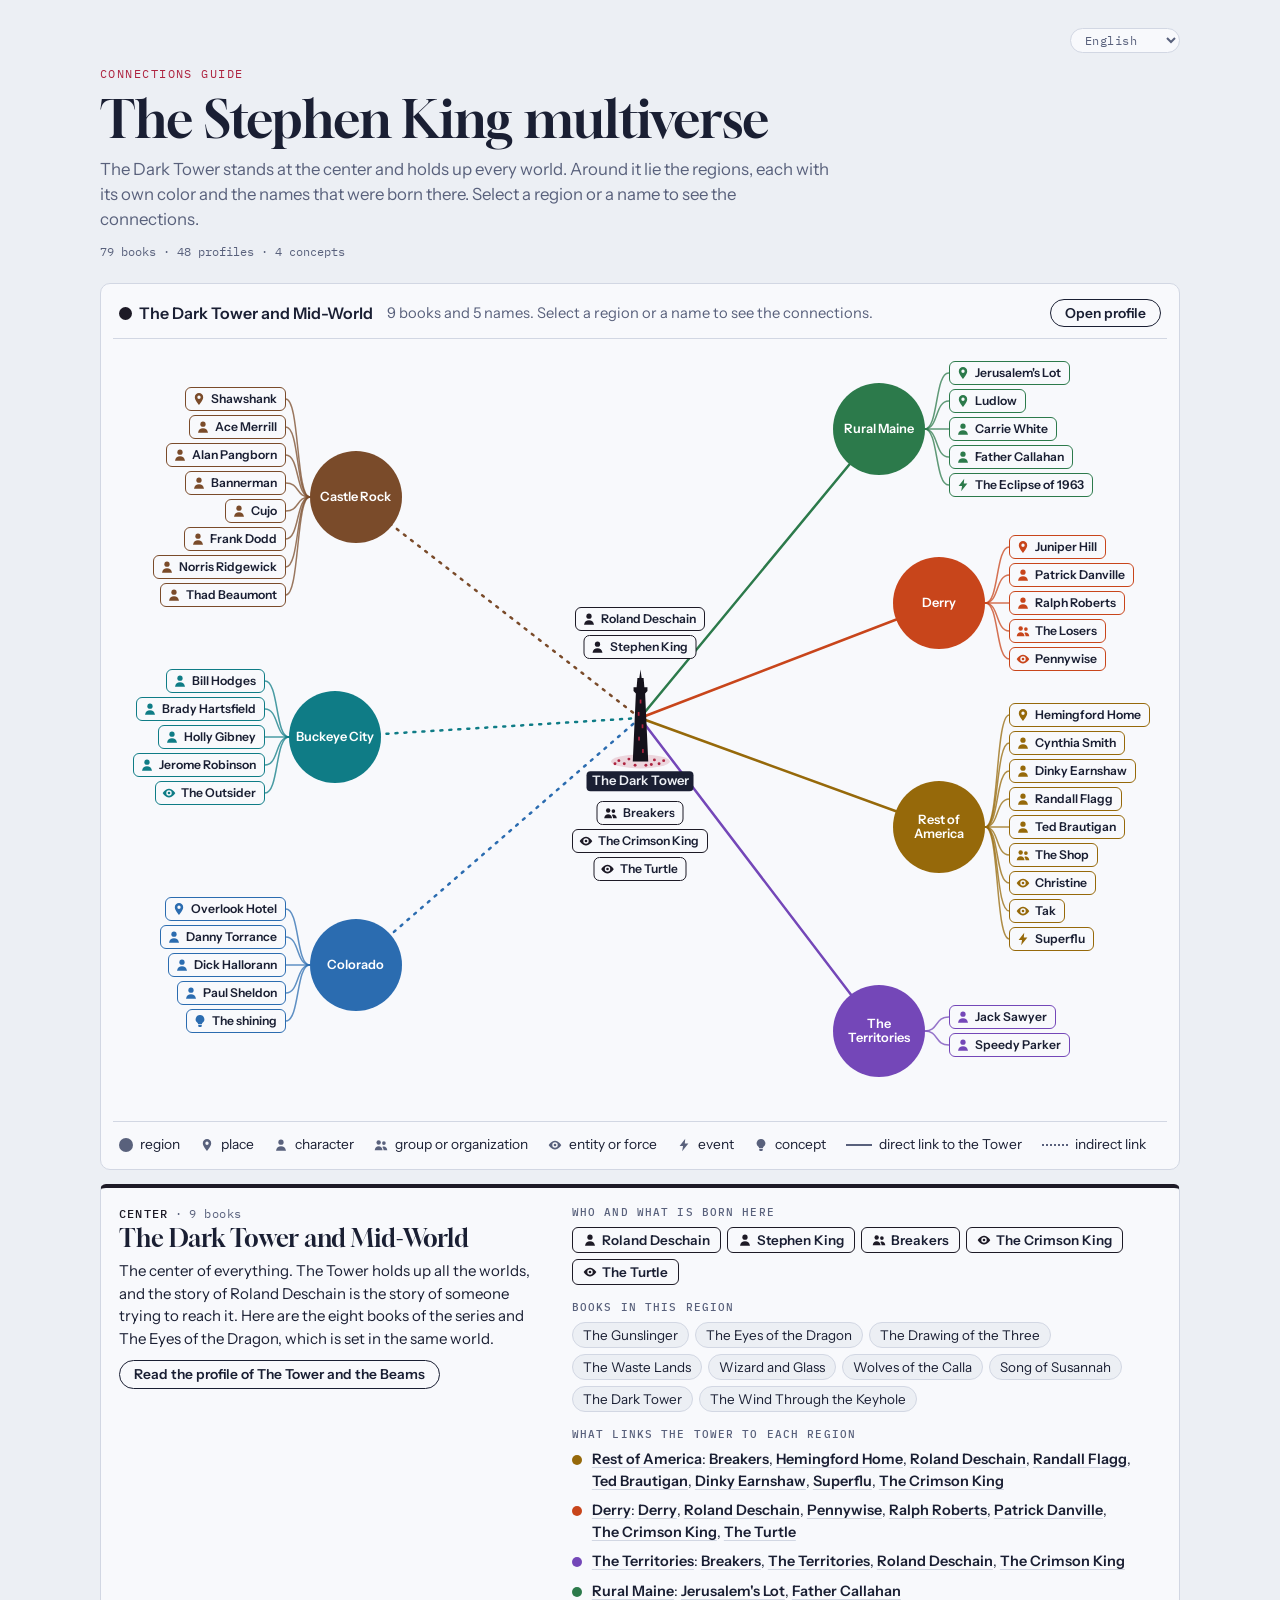
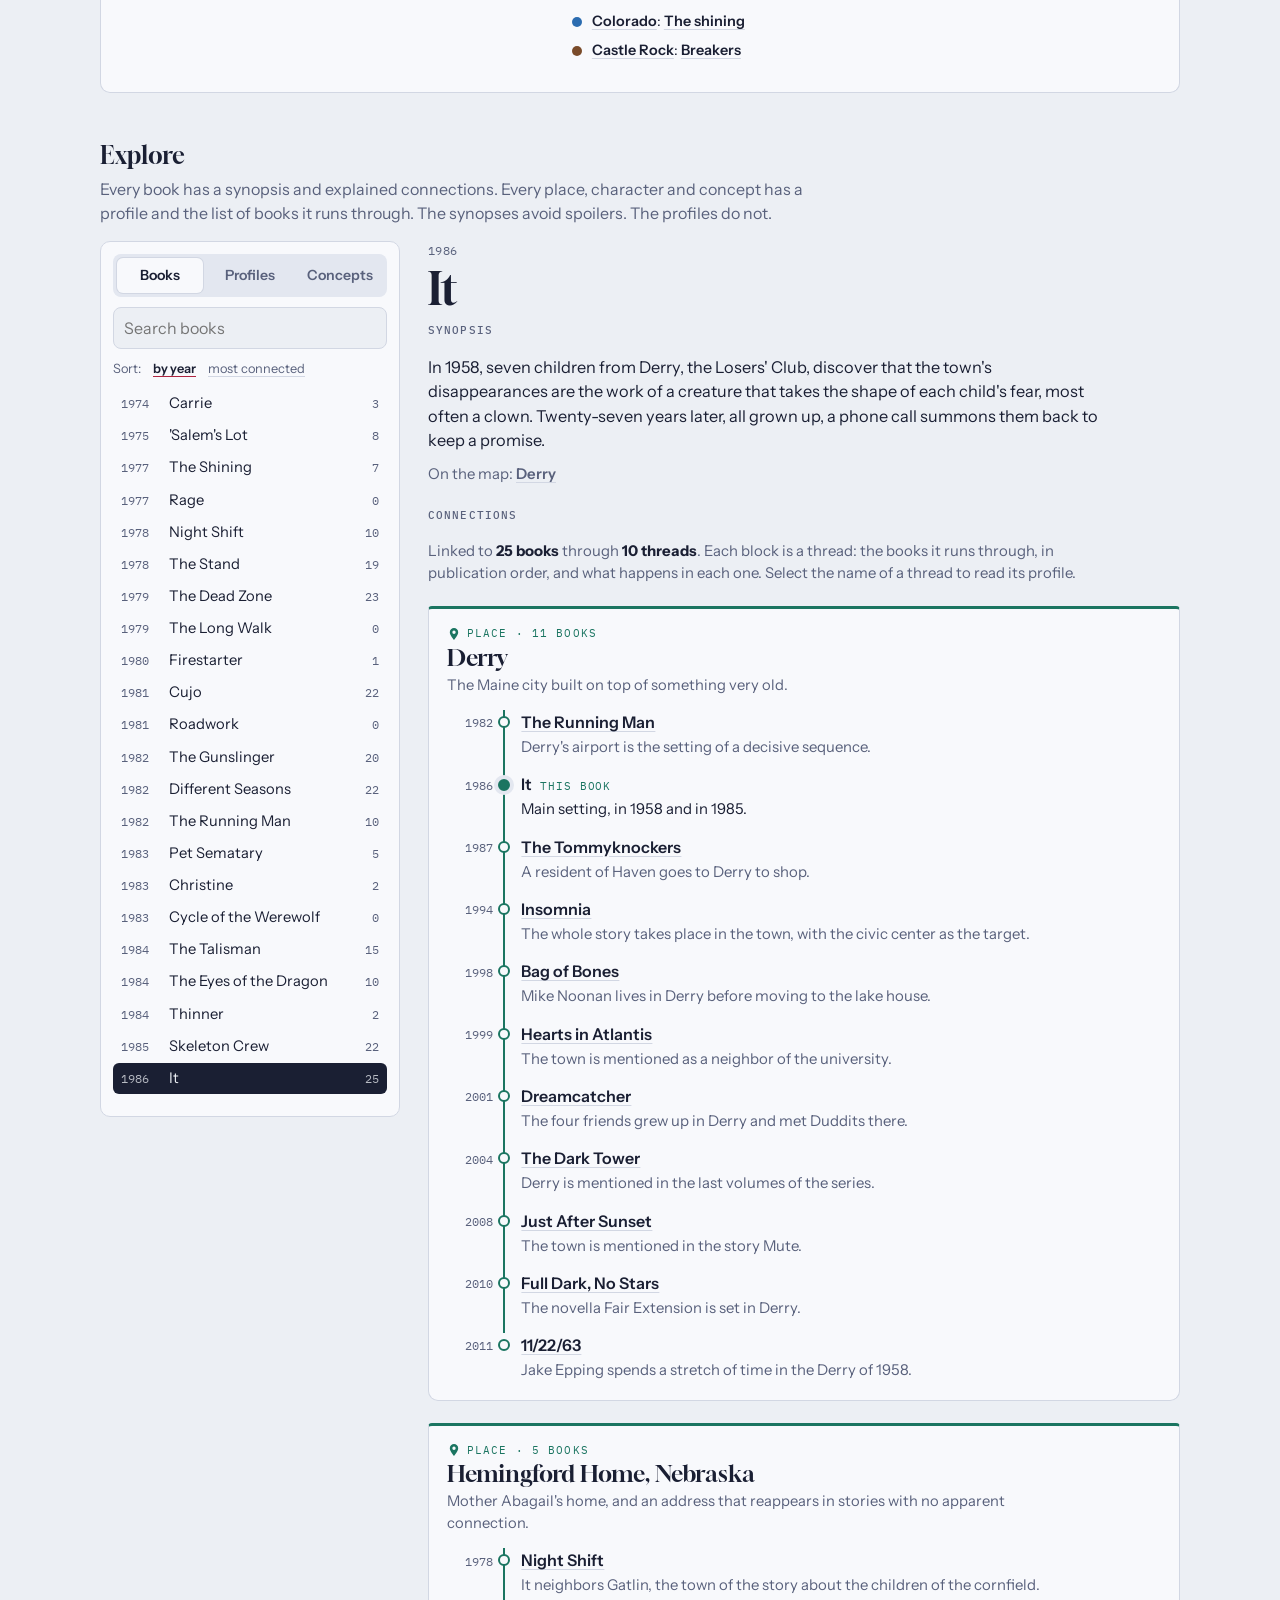
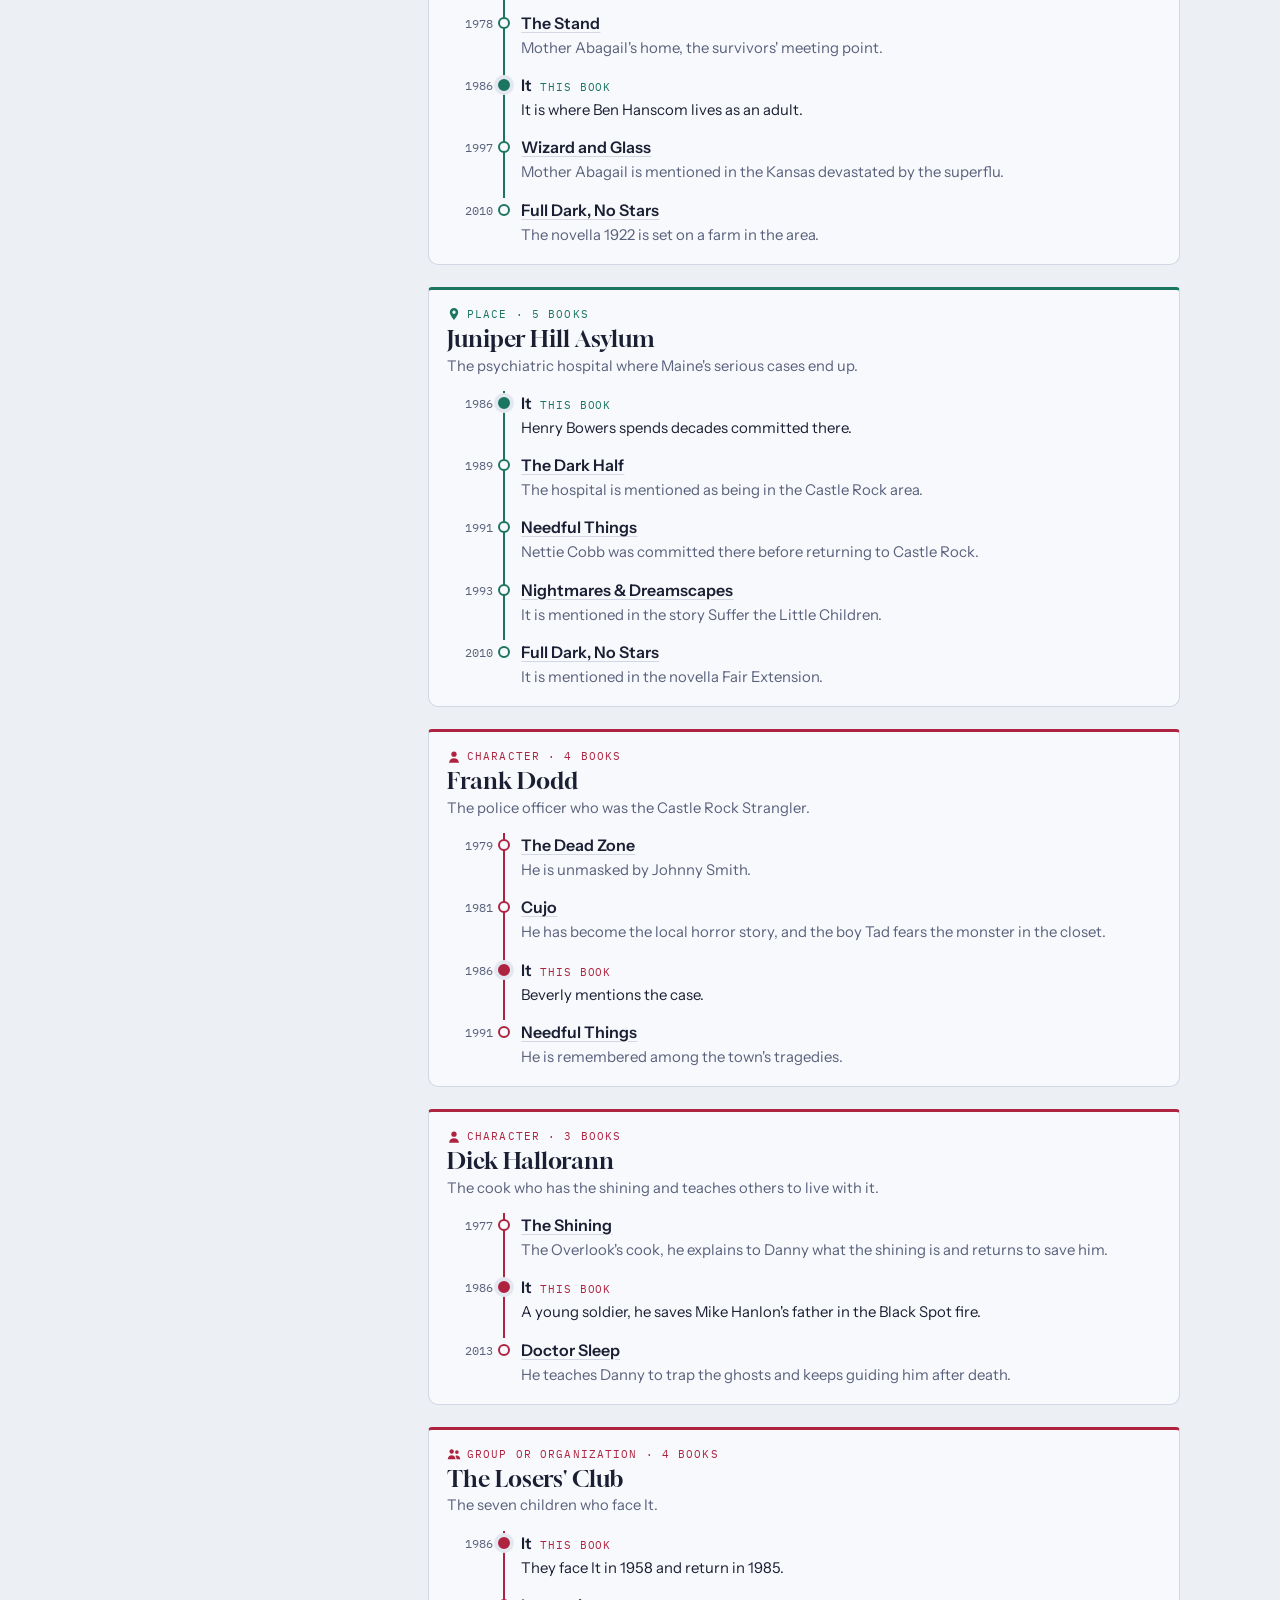
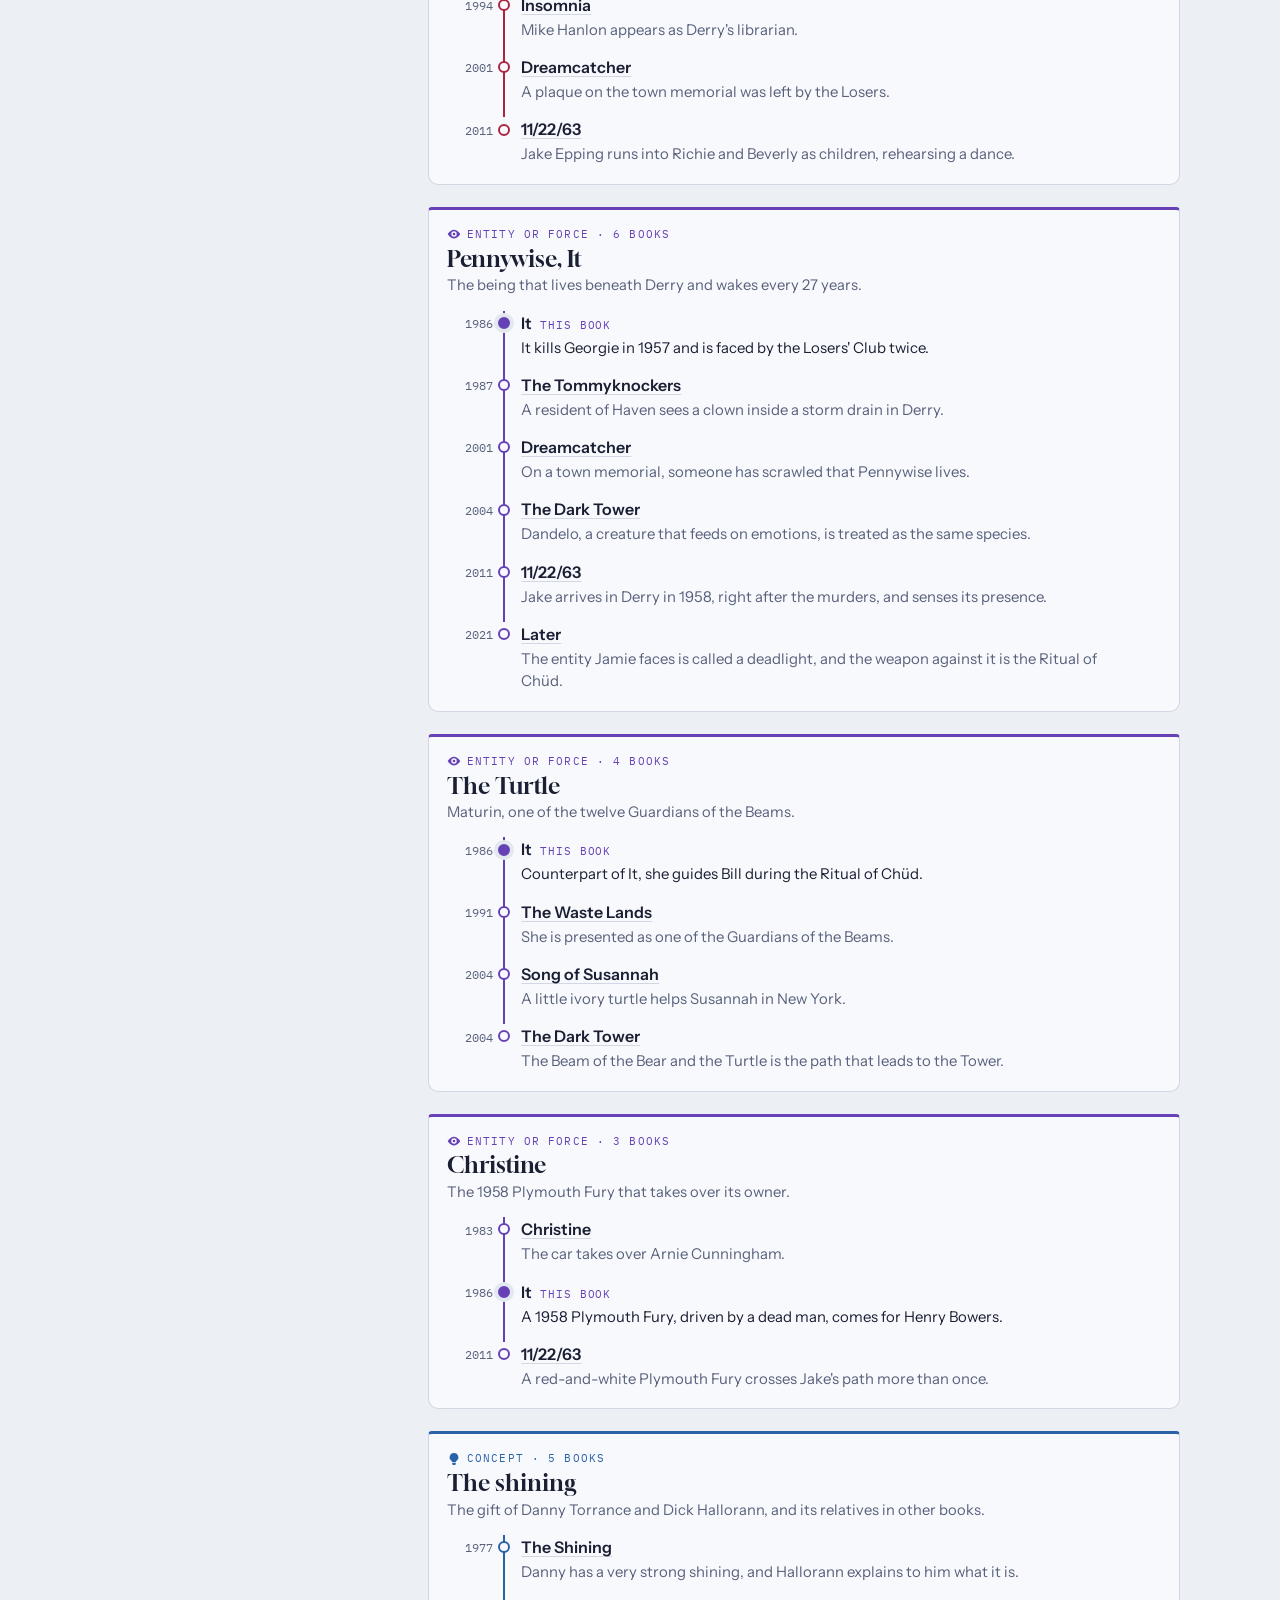
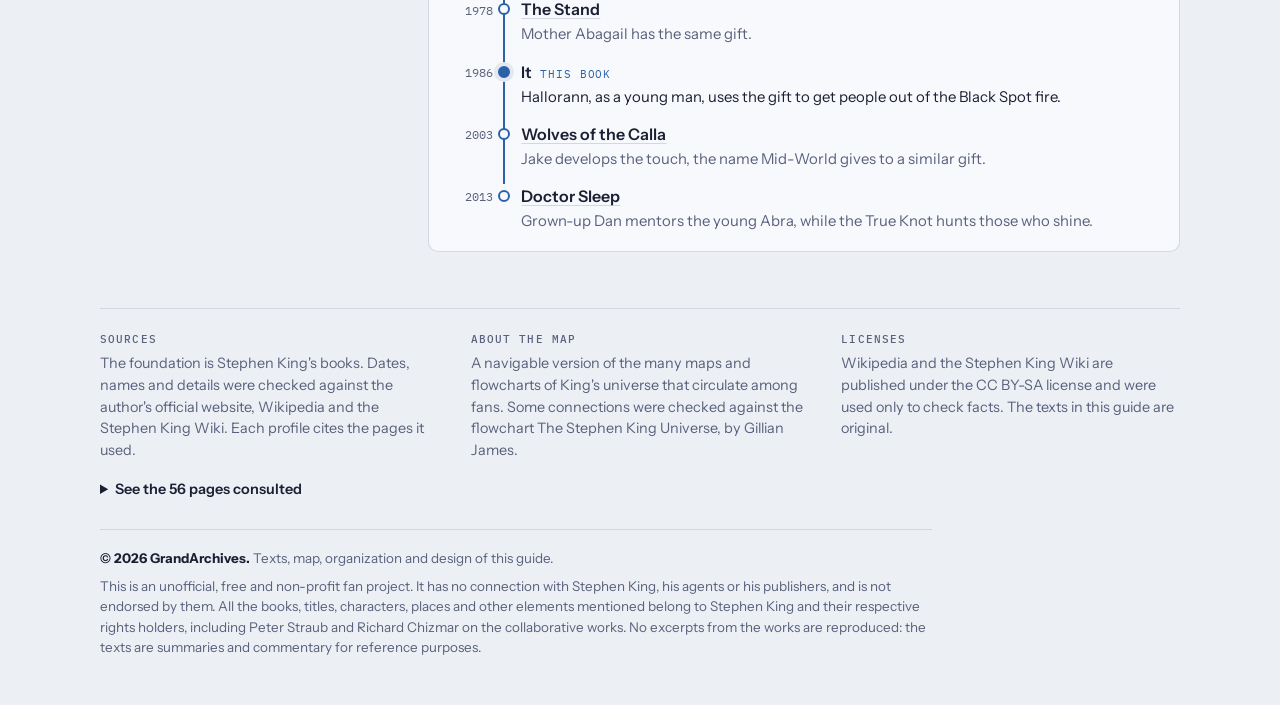
==== site/en/index.html @ ab6ec0dd "feat: add English version Add the /en/ page with translated UI strings and content, register English" ====
<!doctype html>
<html lang="en">
<head>
<meta charset="utf-8">
<meta name="viewport" content="width=device-width,initial-scale=1,viewport-fit=cover">
<title>Stephen King Multiverse: connections guide | GrandArchives</title>
<meta name="description" content="Interactive guide to the connections of Stephen King's multiverse: a navigable map with the Dark Tower at the center, synopses of every book and profiles of characters, places and concepts.">
<link rel="canonical" href="https://grandarchives.github.io/stephen-king/en/">
<meta property="og:type" content="website">
<meta property="og:site_name" content="GrandArchives">
<meta property="og:locale" content="en_US">
<meta property="og:locale:alternate" content="pt_BR">
<meta property="og:title" content="Stephen King Multiverse: connections guide | GrandArchives">
<meta property="og:description" content="Interactive guide to the connections of Stephen King's multiverse: a navigable map with the Dark Tower at the center, synopses of every book and profiles of characters, places and concepts.">
<meta property="og:url" content="https://grandarchives.github.io/stephen-king/en/">
<link rel="alternate" hreflang="pt-BR" href="https://grandarchives.github.io/stephen-king/">
<link rel="alternate" hreflang="en" href="https://grandarchives.github.io/stephen-king/en/">
<link rel="alternate" hreflang="x-default" href="https://grandarchives.github.io/stephen-king/">
<link rel="icon" href="../assets/icons/favicon.ico" sizes="any">
<link rel="icon" href="../assets/icons/favicon.svg" type="image/svg+xml">
<link rel="apple-touch-icon" href="../assets/icons/apple-touch-icon.png">
<link rel="preconnect" href="https://fonts.googleapis.com">
<link rel="preconnect" href="https://fonts.gstatic.com" crossorigin>
<link rel="stylesheet" href="https://fonts.googleapis.com/css2?family=Gloock&family=IBM+Plex+Mono:wght@400;500&family=Instrument+Sans:wght@400;500;600&display=swap">
<link rel="stylesheet" href="../css/style.css">
<script src="../js/app.js" defer></script>
</head>
<body>
<div id="app"></div>
<noscript>This guide needs JavaScript to work. Enable JavaScript in your browser and reload the page.</noscript>
</body>
</html>
---- site/css/style.css ----
:root{color-scheme:light;box-sizing:border-box;padding-top:env(safe-area-inset-top,0px);padding-bottom:env(safe-area-inset-bottom,0px)}html{scroll-padding-top:env(safe-area-inset-top,0px)}body{margin:0;padding:0;font:14px -apple-system,BlinkMacSystemFont,sans-serif;background:#fff;color:#000}img{max-width:100%}[hidden]:not([hidden=until-found i]){display:none!important}
/* Layout: 3x3 grid map with the Tower in the middle; each region is a colored ball with its characters and places around it; a fixed drawer at the bottom explains the selection. Below, picker + reading panel. */
:root{
  --bg:#eceff4; --surface:#f8f9fc; --ink:#1a1f33; --muted:#59617c; --line:#d2d7e3; --tint:#e3e7f0;
  --rose:#ae2440; --pine:#1b7561; --violet:#6641b5; --amber:#8a5a08; --blue:#2a62a8;
  --tower:#14121b; --tower-edge:transparent; --on-hub:#ffffff;
  /* color of each region: f = fill, l = line and border */
  --f-torre:#1d1a26; --f-derry:#c8451b; --f-castle:#7a4b2a; --f-maine:#2c7a4b; --f-colorado:#2b6cb0; --f-america:#96690a; --f-territorios:#7447b8; --f-holly:#0f7c86;
  --l-torre:#1d1a26; --l-derry:#c8451b; --l-castle:#7a4b2a; --l-maine:#2c7a4b; --l-colorado:#2b6cb0; --l-america:#96690a; --l-territorios:#7447b8; --l-holly:#0f7c86;
  --display:"Gloock",Georgia,"Times New Roman",serif;
  --body:"Instrument Sans",system-ui,-apple-system,"Segoe UI",sans-serif;
  --mono:"IBM Plex Mono",ui-monospace,Menlo,Consolas,monospace;
}
@media (prefers-color-scheme: dark){
  :root:not([data-theme="light"]){
    --bg:#131220; --surface:#1c1b2c; --ink:#eceaf6; --muted:#a3a1bb; --line:#33324a; --tint:#262539;
    --rose:#ff8097; --pine:#62d2b6; --violet:#b9a0ff; --amber:#efbb62; --blue:#86b4f2;
    --tower:#05040a; --tower-edge:#7d7a9c;
    --l-torre:#c9c6de; --l-derry:#ff7d50; --l-castle:#cf9a6c; --l-maine:#5fc98a; --l-colorado:#6aa8ee; --l-america:#e2b344; --l-territorios:#b08cf0; --l-holly:#4cc3cf;
    color-scheme:dark;
  }
}
:root[data-theme="dark"]{
  --bg:#131220; --surface:#1c1b2c; --ink:#eceaf6; --muted:#a3a1bb; --line:#33324a; --tint:#262539;
  --rose:#ff8097; --pine:#62d2b6; --violet:#b9a0ff; --amber:#efbb62; --blue:#86b4f2;
  --tower:#05040a; --tower-edge:#7d7a9c;
  --l-torre:#c9c6de; --l-derry:#ff7d50; --l-castle:#cf9a6c; --l-maine:#5fc98a; --l-colorado:#6aa8ee; --l-america:#e2b344; --l-territorios:#b08cf0; --l-holly:#4cc3cf;
  color-scheme:dark;
}
*{box-sizing:border-box}
body{background:var(--bg);color:var(--ink);font-family:var(--body);font-size:16px;line-height:1.5}
.wrap{max-width:1120px;margin:0 auto;padding-inline:20px;padding-block:28px 40px}
button{font:inherit;color:inherit;background:none;border:0;padding:0;cursor:pointer;text-align:left}
a{color:inherit}
:focus-visible{outline:2px solid var(--rose);outline-offset:2px;border-radius:4px}

.top{display:flex;flex-direction:column;gap:10px;margin-bottom:22px;max-width:46rem}
.eyebrow{font-family:var(--mono);font-size:.75rem;letter-spacing:.12em;text-transform:uppercase;color:var(--rose)}
h1{font-family:var(--display);font-weight:400;font-size:clamp(2rem,5.5vw,3.2rem);line-height:1.05;margin:0;text-wrap:balance}
.lede{margin:0;color:var(--muted);font-size:1.05rem}
.meta{font-family:var(--mono);font-size:.78rem;color:var(--muted)}
.sec{font-family:var(--display);font-weight:400;font-size:1.5rem;margin:0 0 4px}
.sech{margin:44px 0 16px;max-width:44rem}
.sech p{margin:0;color:var(--muted)}

.h-torre{--hc:var(--f-torre);--hl:var(--l-torre)} .h-derry{--hc:var(--f-derry);--hl:var(--l-derry)}
.h-castle{--hc:var(--f-castle);--hl:var(--l-castle)} .h-maine{--hc:var(--f-maine);--hl:var(--l-maine)}
.h-colorado{--hc:var(--f-colorado);--hl:var(--l-colorado)} .h-america{--hc:var(--f-america);--hl:var(--l-america)}
.h-territorios{--hc:var(--f-territorios);--hl:var(--l-territorios)} .h-holly{--hc:var(--f-holly);--hl:var(--l-holly)}

/* map */
.mapbox{background:var(--surface);border:1px solid var(--line);border-radius:10px;padding:12px}
.selbar{display:flex;flex-wrap:wrap;align-items:center;gap:6px 14px;padding:2px 6px 10px;border-bottom:1px solid var(--line);font-size:.92rem;min-height:2.7rem}
.selbar .nm{font-weight:600;display:inline-flex;align-items:center;gap:7px;font-size:1rem}
.selbar .nm .ic{color:var(--hl)}
.selbar .sw2{width:13px;height:13px;border-radius:50%;background:var(--hc)}
.selbar .tx{color:var(--muted);flex:1 1 14rem;min-width:0}
.btn{border:1.5px solid var(--ink);border-radius:999px;padding:3px 14px;font-weight:600;font-size:.86rem;white-space:nowrap}
.btn:hover{background:var(--ink);color:var(--bg)}
.canvas{position:relative;margin:8px auto 0}
#wires{position:absolute;inset:0;width:100%;height:100%;pointer-events:none;z-index:0}
#wires path{fill:none;stroke-linecap:round;transition:opacity .2s}
#wires .trunk{stroke-width:2.5}
#wires .ind{stroke-dasharray:2 7}
#wires .conn{stroke-width:1.5;opacity:.75}
#wires .sel{stroke-width:4;opacity:1}
#wires .faint{opacity:.14}
.hubc{position:absolute;z-index:1;transform:translate(-50%,-50%);width:92px;height:92px;border-radius:50%;background:var(--hc);color:var(--on-hub);
  display:flex;align-items:center;justify-content:center;text-align:center;font-weight:600;font-size:.8rem;line-height:1.15;padding:6px;transition:opacity .2s}
.hubc:hover{filter:brightness(1.12)}
.hubc.on{box-shadow:0 0 0 3px var(--surface),0 0 0 6px var(--ink)}
.hubc.tg{box-shadow:0 0 0 3px var(--surface),0 0 0 6px var(--hl)}
.tower{position:absolute;z-index:1;transform:translate(-50%,-50%);display:flex;flex-direction:column;align-items:center;gap:2px;font-weight:600;font-size:.82rem;white-space:nowrap;padding:2px 6px;border-radius:8px;transition:opacity .2s}
.tower svg{display:block}
.tower .tw{fill:var(--tower);stroke:var(--tower-edge);stroke-width:1}
.tower .win{fill:var(--rose)}
.tower .rs{fill:var(--rose)}
.tower .gr{fill:var(--rose);opacity:.16}
.tower span{background:var(--surface);padding:0 5px;border-radius:4px}
.tower.on span{background:var(--ink);color:var(--bg)}
.tower.tg span{box-shadow:0 0 0 2px var(--hl)}
.leaf{position:absolute;z-index:1;display:inline-flex;align-items:center;gap:5px;height:24px;border:1.5px solid var(--hl);background:var(--surface);color:var(--ink);
  border-radius:6px;padding:0 8px 0 6px;font-size:.76rem;font-weight:600;white-space:nowrap;max-width:148px;transition:opacity .2s}
.leaf span{overflow:hidden;text-overflow:ellipsis}
.leaf .ic{color:var(--hl)}
.leaf.sr{transform:translate(0,-50%)} .leaf.sl{transform:translate(-100%,-50%)} .leaf.sm{transform:translate(-50%,-50%)}
.leaf:hover{background:var(--tint)}
.leaf.on{background:var(--hl);border-color:var(--hl);color:var(--surface)}
.leaf.on .ic{color:var(--surface)}
.hubc.dim,.tower.dim,.leaf.dim{opacity:.26}
.compact .leaf{display:none}
.compact .hubc{width:78px;height:78px;font-size:.72rem}
.ic{width:14px;height:14px;flex:none;fill:currentColor}
.lgd{display:flex;flex-wrap:wrap;gap:8px 20px;margin-top:10px;padding:12px 6px 2px;border-top:1px solid var(--line);font-size:.86rem}
.lgd span{display:inline-flex;align-items:center;gap:7px}
.lgd .ic{color:var(--muted)}
.lgd i{display:inline-block;width:26px;height:0;border-top:2.5px solid var(--muted)}
.lgd i.ld{border-top-style:dotted}
.lgd i.bo{width:14px;height:14px;border:0;border-radius:50%;background:var(--muted)}
.hint{margin:8px 6px 0;font-size:.84rem;color:var(--muted)}

.panel{margin-top:14px;background:var(--surface);border:1px solid var(--line);border-top:4px solid var(--hl,var(--ink));border-radius:6px 6px 10px 10px;padding:16px 18px 18px;
  display:grid;grid-template-columns:minmax(0,5fr) minmax(0,7fr);gap:12px 32px}
.panel h3{font-family:var(--display);font-weight:400;font-size:1.5rem;line-height:1.15;margin:2px 0 8px}
.panel h4,.detail h4,.credits h4{font-family:var(--mono);font-weight:500;font-size:.7rem;letter-spacing:.1em;text-transform:uppercase;color:var(--muted);margin:0 0 6px}
.panel p{margin:0 0 10px;font-size:.94rem}
.panel .col{min-width:0}
.kick{font-family:var(--mono);font-size:.78rem;color:var(--muted);letter-spacing:.04em;display:flex;align-items:center;gap:6px;flex-wrap:wrap}
.kick b{color:var(--c,var(--hl,var(--pine)));font-weight:500;text-transform:uppercase;letter-spacing:.1em}
.kick .ic{color:var(--c,var(--hl,var(--pine)))}
.chips{display:flex;flex-wrap:wrap;gap:6px;margin-bottom:14px}
.chip{display:inline-flex;align-items:center;gap:5px;border:1px solid var(--line);border-radius:999px;padding:2px 10px;font-size:.84rem;background:var(--bg)}
.chip:hover{border-color:var(--ink)}
.chip.ech{border-radius:6px;border:1.5px solid var(--hl);background:var(--surface);font-weight:600}
.chip.ech .ic{color:var(--hl)}
.chip.ech.on{background:var(--hl);color:var(--surface)}
.chip.ech.on .ic{color:var(--surface)}
.refs{list-style:none;margin:0 0 12px;padding:0;display:flex;flex-direction:column;gap:8px;font-size:.9rem}
.refs li{display:grid;grid-template-columns:12px minmax(0,1fr);gap:8px;align-items:baseline}
.refs .sw{width:10px;height:10px;border-radius:50%;background:var(--hl);transform:translateY(1px)}
.refs span.n{color:var(--muted)}
.lk{text-decoration:underline;text-decoration-color:var(--line);text-underline-offset:3px;font-weight:600}
.lk:hover{text-decoration-color:var(--rose)}

dialog#reader{width:min(48rem,calc(100vw - 20px));max-height:calc(100vh - 28px);border:1px solid var(--line);border-radius:12px;background:var(--bg);color:var(--ink);padding:0;overflow:auto;overscroll-behavior:contain}
dialog#reader::backdrop{background:rgba(8,8,24,.6)}
.rbar{position:sticky;top:0;z-index:2;display:flex;justify-content:flex-end;padding:10px 14px;background:var(--bg);border-bottom:1px solid var(--line)}
#rbody{padding:18px 20px 28px}

/* explore */
.grid{display:grid;grid-template-columns:300px minmax(0,1fr);gap:28px;align-items:start}
.pick{position:sticky;top:calc(env(safe-area-inset-top,0px) + 12px);display:flex;flex-direction:column;gap:10px;
  background:var(--surface);border:1px solid var(--line);border-radius:10px;padding:12px;max-height:calc(100vh - 24px)}
.tabs{display:grid;grid-template-columns:1fr 1fr 1fr;gap:4px;background:var(--tint);padding:4px;border-radius:8px}
.tabs button{text-align:center;padding:7px 0;border-radius:6px;font-weight:600;font-size:.88rem;color:var(--muted)}
.tabs button[aria-selected="true"]{background:var(--surface);color:var(--ink);box-shadow:0 0 0 1px var(--line)}
#q{width:100%;font:inherit;padding:8px 10px;border:1px solid var(--line);border-radius:8px;background:var(--bg);color:var(--ink)}
.sort{display:flex;gap:12px;font-size:.8rem;color:var(--muted);align-items:center}
.sort button{color:var(--muted);text-decoration:underline;text-underline-offset:3px;text-decoration-color:var(--line)}
.sort button[aria-pressed="true"]{color:var(--ink);font-weight:600;text-decoration-color:var(--rose)}
.list{overflow-y:auto;min-height:0;display:flex;flex-direction:column;gap:1px;margin:0 -4px;padding:0 4px}
.list h4{margin:10px 0 2px;font-family:var(--mono);font-weight:500;font-size:.7rem;letter-spacing:.1em;text-transform:uppercase;color:var(--c)}
.item{display:grid;grid-template-columns:2.6rem minmax(0,1fr) auto;gap:6px;align-items:baseline;padding:6px 8px;border-radius:6px;width:100%}
.item:hover{background:var(--tint)}
.item[aria-current="true"]{background:var(--ink);color:var(--bg)}
.item[aria-current="true"] .y,.item[aria-current="true"] .n{color:inherit;opacity:.75}
.item .y,.item .n{font-family:var(--mono);font-size:.74rem;color:var(--muted);font-variant-numeric:tabular-nums}
.item .t{font-size:.92rem;line-height:1.3}
.item.th{grid-template-columns:14px minmax(0,1fr) auto;align-items:center}
.item.th .ic{color:var(--c)}
.item[aria-current="true"] .ic{color:inherit}
.dot{display:inline-block;width:9px;height:9px;border-radius:50%;background:var(--c)}
.empty{color:var(--muted);font-size:.9rem;padding:8px}
.p,.g{--c:var(--rose)} .l{--c:var(--pine)} .e{--c:var(--violet)} .v{--c:var(--amber)} .c{--c:var(--blue)}

.detail{min-width:0;display:flex;flex-direction:column;gap:22px;scroll-margin-top:12px}
.detail h2{font-family:var(--display);font-weight:400;font-size:clamp(1.9rem,4.6vw,2.8rem);line-height:1.08;margin:4px 0 10px;text-wrap:balance}
.prose{display:flex;flex-direction:column;gap:10px;max-width:42rem}
.prose p{margin:0;font-size:1.02rem}
.sum{margin:0;color:var(--muted);max-width:42rem;font-size:.93rem}
.sum strong{color:var(--ink)}
.legend{display:flex;flex-wrap:wrap;gap:6px 16px;font-size:.8rem;color:var(--muted)}
.legend span{display:inline-flex;align-items:center;gap:6px}
.blk{display:flex;flex-direction:column;gap:10px}
.note{margin-top:16px;max-width:42rem;border:1px solid var(--line);border-left:4px solid var(--amber);border-radius:4px 8px 8px 4px;background:var(--surface);padding:14px 16px}
.note p{margin:0 0 8px;font-size:.95rem}
.note p:last-child{margin-bottom:0}
.srcs{font-size:.84rem;color:var(--muted);max-width:42rem;margin:0}
.thread{background:var(--surface);border:1px solid var(--line);border-top:3px solid var(--c);border-radius:4px 4px 10px 10px;padding:16px 18px 18px}
.thread header{display:flex;flex-direction:column;gap:2px;margin-bottom:14px}
.thread .ty{display:flex;align-items:center;gap:6px;font-family:var(--mono);font-size:.7rem;letter-spacing:.1em;text-transform:uppercase;color:var(--c)}
.thread h3{margin:0;font-family:var(--display);font-weight:400;font-size:1.45rem;line-height:1.2}
.thread h3 button:hover{text-decoration:underline;text-decoration-color:var(--c);text-underline-offset:4px}
.thread .d{margin:0;color:var(--muted);font-size:.92rem;max-width:40rem}
ol.line{list-style:none;margin:0;padding:0}
.st{display:grid;grid-template-columns:2.9rem minmax(0,1fr);gap:10px}
.st .yr{font-family:var(--mono);font-size:.78rem;color:var(--muted);font-variant-numeric:tabular-nums;padding-top:.2rem;text-align:right}
.st .b{position:relative;border-left:2px solid var(--c);padding:0 0 14px 16px}
.st:last-child .b{padding-bottom:0;border-left-color:transparent}
.st .b::before{content:"";position:absolute;left:-7px;top:.38rem;width:12px;height:12px;border-radius:50%;background:var(--surface);border:2px solid var(--c);box-sizing:border-box}
.st.cur .b::before{background:var(--c);box-shadow:0 0 0 4px var(--tint)}
.st .bk{font-weight:600;text-decoration:underline;text-decoration-color:var(--line);text-underline-offset:3px}
.st .bk:hover{text-decoration-color:var(--c)}
.st.cur .ti{font-weight:600}
.here{font-family:var(--mono);font-size:.68rem;letter-spacing:.08em;text-transform:uppercase;color:var(--c);margin-left:8px;white-space:nowrap}
.st p{margin:2px 0 0;font-size:.93rem;color:var(--muted);max-width:38rem}
.st.cur p{color:var(--ink)}

.credits{margin-top:56px;border-top:1px solid var(--line);padding-top:22px;display:grid;grid-template-columns:repeat(3,minmax(0,1fr));gap:18px 32px;font-size:.9rem;color:var(--muted)}
.credits p{margin:0}
.credits details{grid-column:1/-1}
.credits summary{cursor:pointer;color:var(--ink);font-weight:600}
.credits details h4{margin:14px 0 4px}
.credits ul{margin:0;padding-left:18px;columns:3 15rem;column-gap:32px}
.credits li{margin-bottom:3px;break-inside:avoid}
.foot{margin-top:28px;border-top:1px solid var(--line);padding-top:18px;font-size:.84rem;color:var(--muted);max-width:52rem}
.foot p{margin:0 0 8px}
.foot strong{color:var(--ink)}

@media (max-width:860px){
  .grid{grid-template-columns:minmax(0,1fr)}
  .pick{position:static;max-height:none}
  .list{max-height:15rem}
  .thread{padding:14px 14px 16px}
  .panel{grid-template-columns:minmax(0,1fr)}
  .credits{grid-template-columns:minmax(0,1fr)}
  .mapbox{padding:10px 6px}
  #rbody{padding:14px 14px 24px}
}
@media (prefers-reduced-motion:reduce){*{scroll-behavior:auto!important;transition:none!important}}

/* language selector (rendered by I18N.languageSwitcher only when there is more than one language) */
.langbar{display:flex;justify-content:flex-end;margin-bottom:12px}
.langbar:empty{display:none}
.langsel{font:inherit;font-family:var(--mono);font-size:.75rem;letter-spacing:.04em;color:var(--muted);background:var(--surface);border:1px solid var(--line);border-radius:999px;padding:3px 10px;max-width:100%;cursor:pointer}
.langsel:hover{border-color:var(--ink);color:var(--ink)}
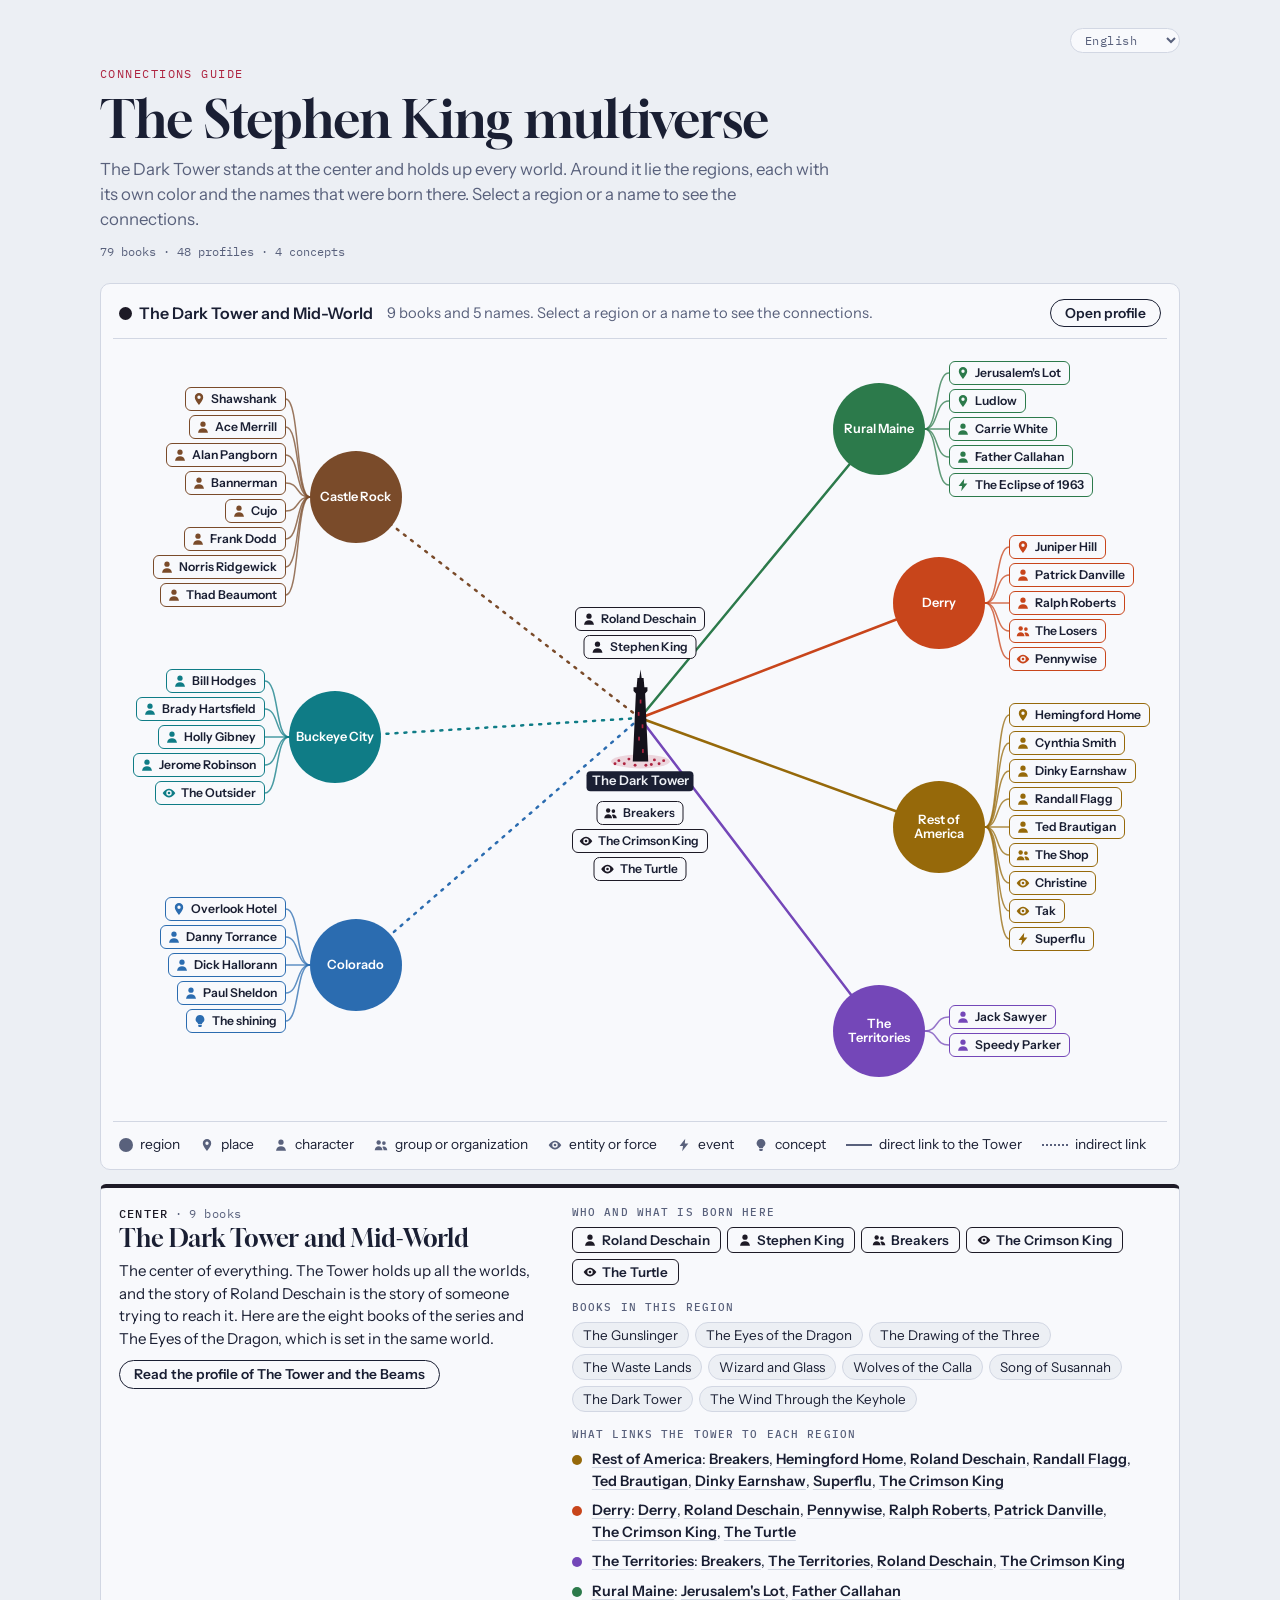
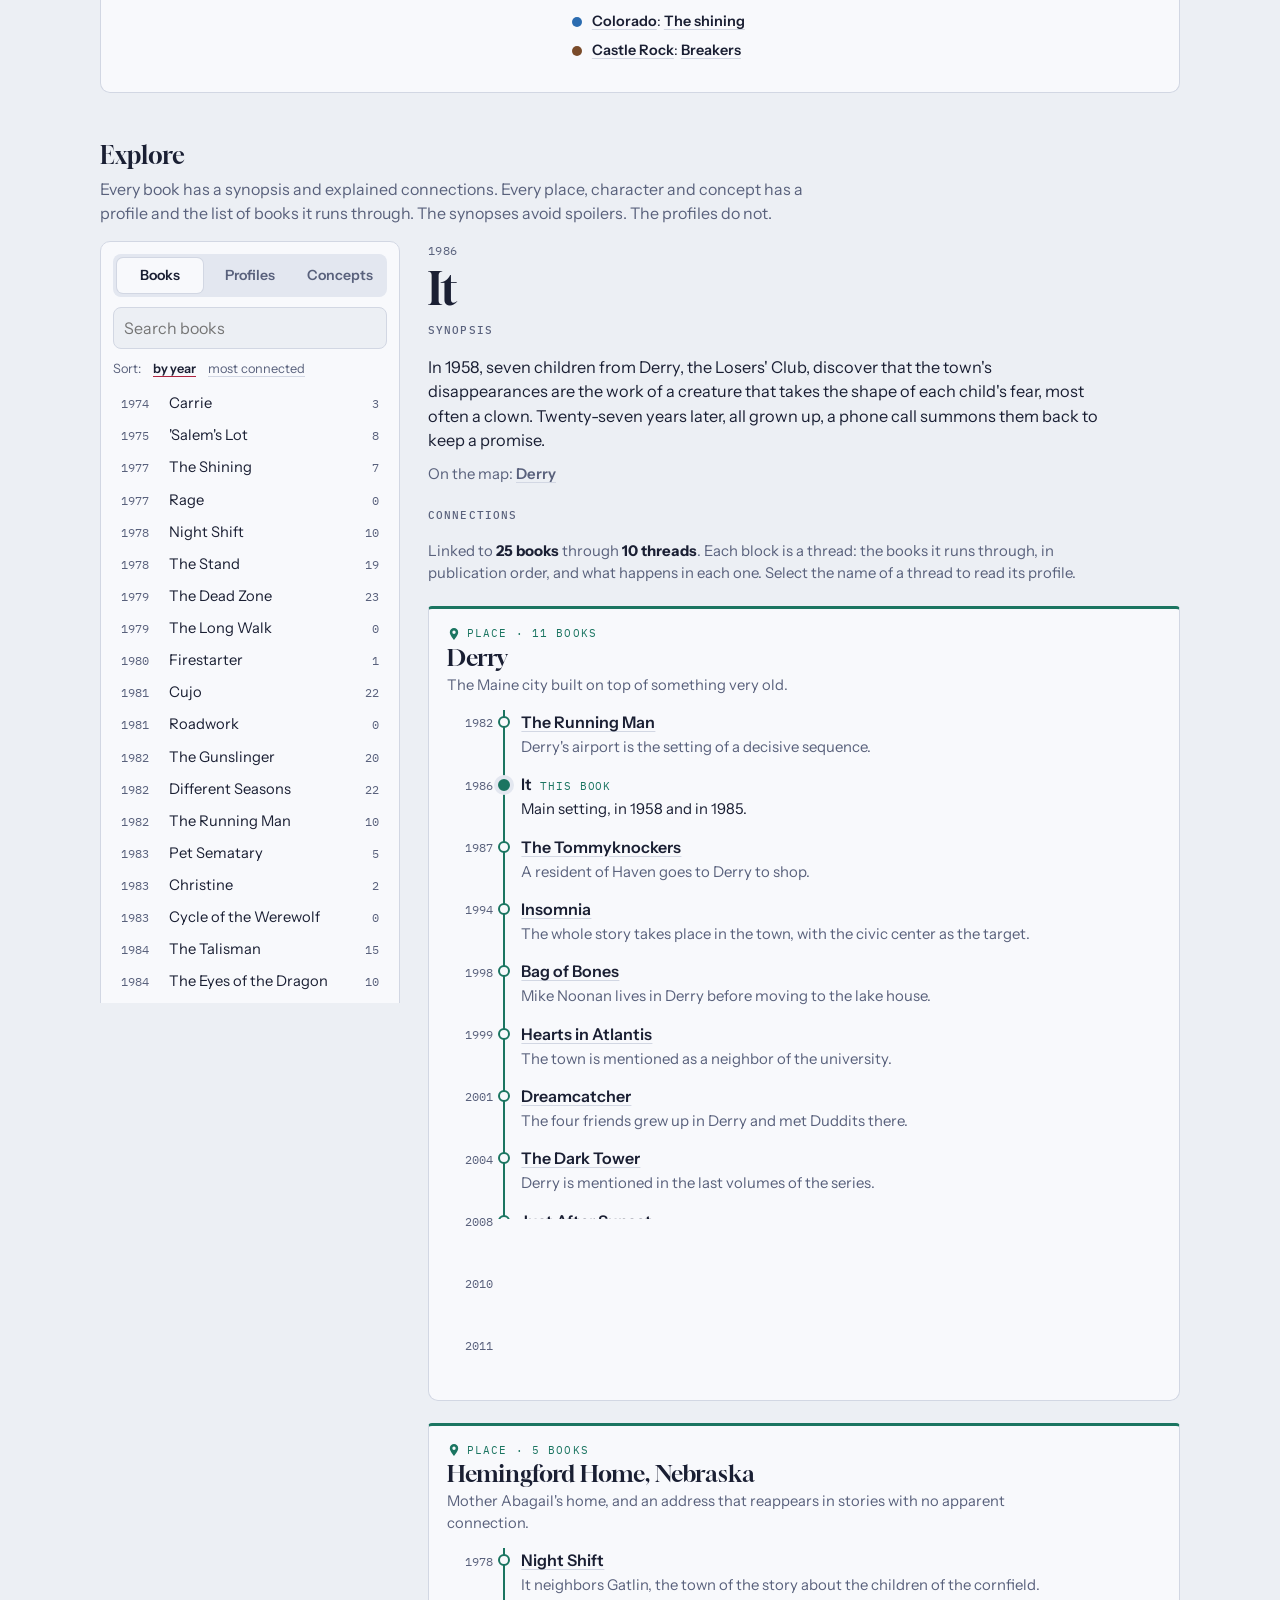
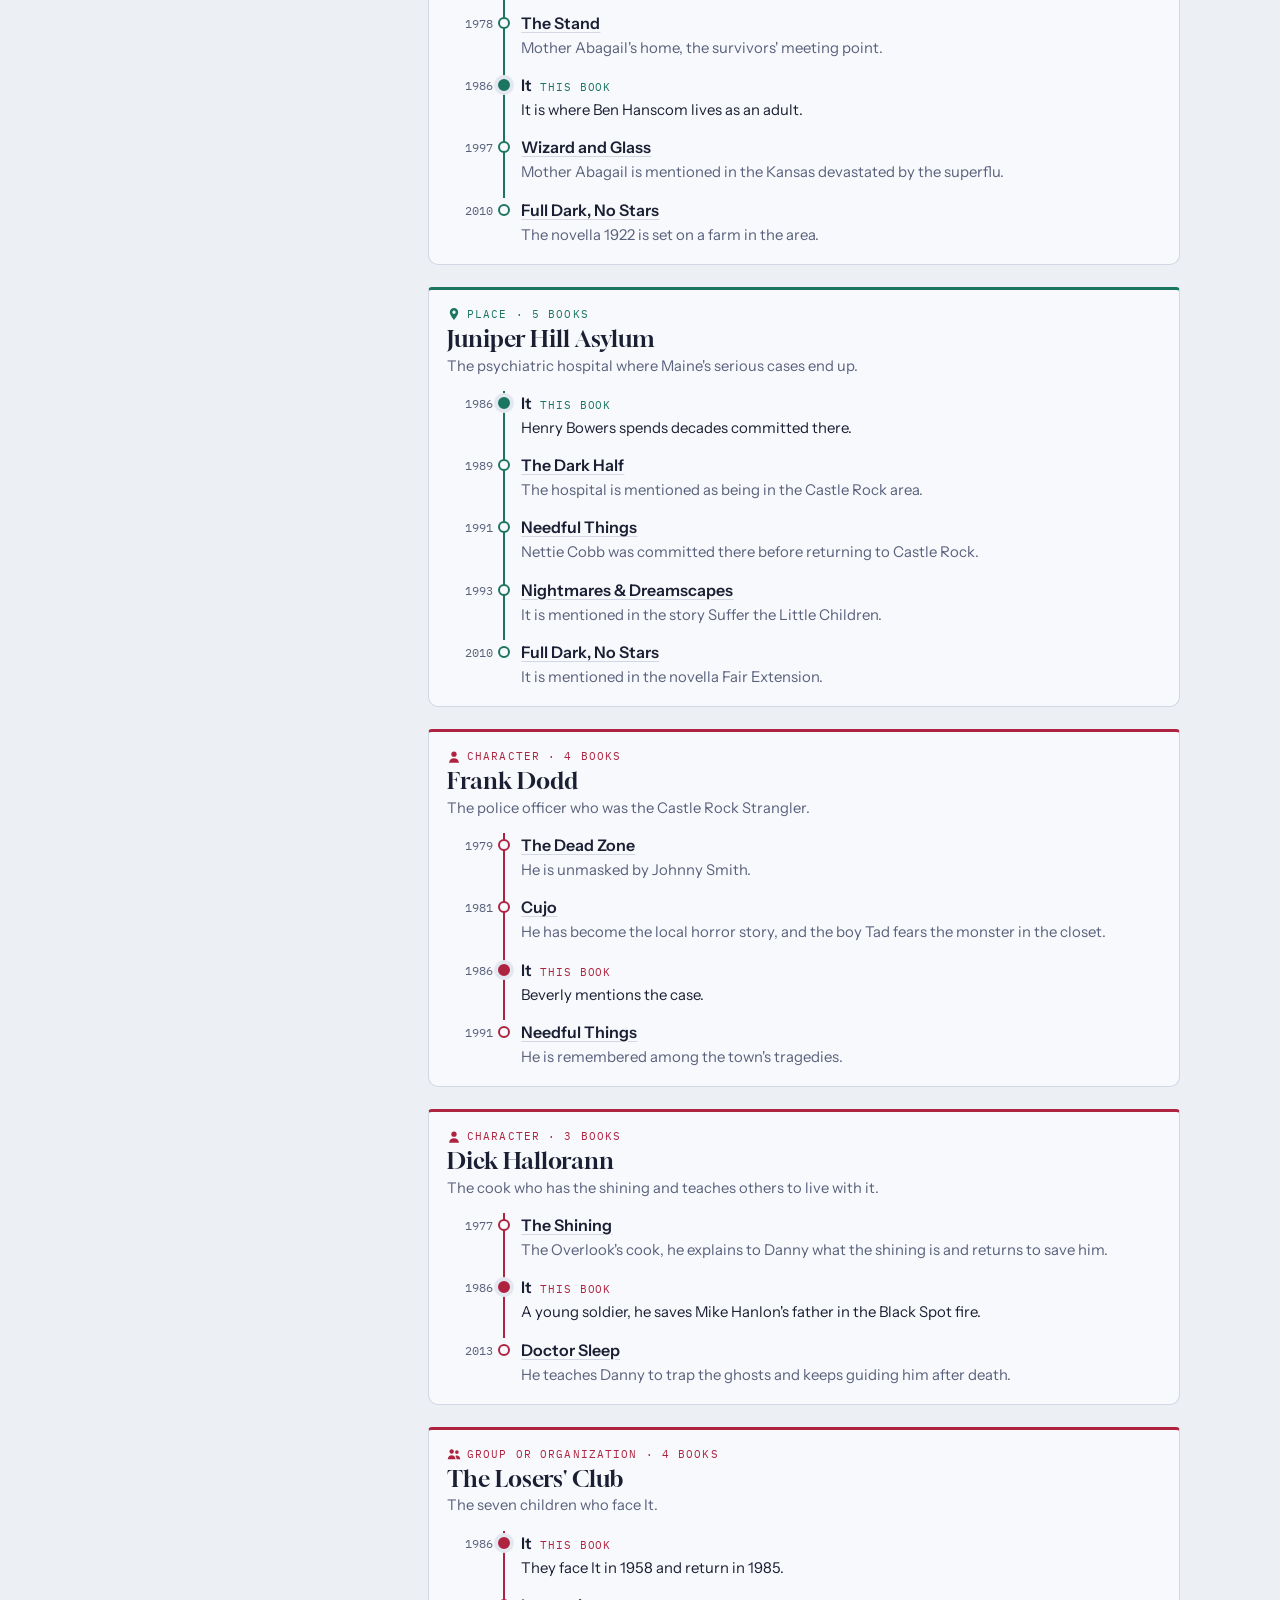
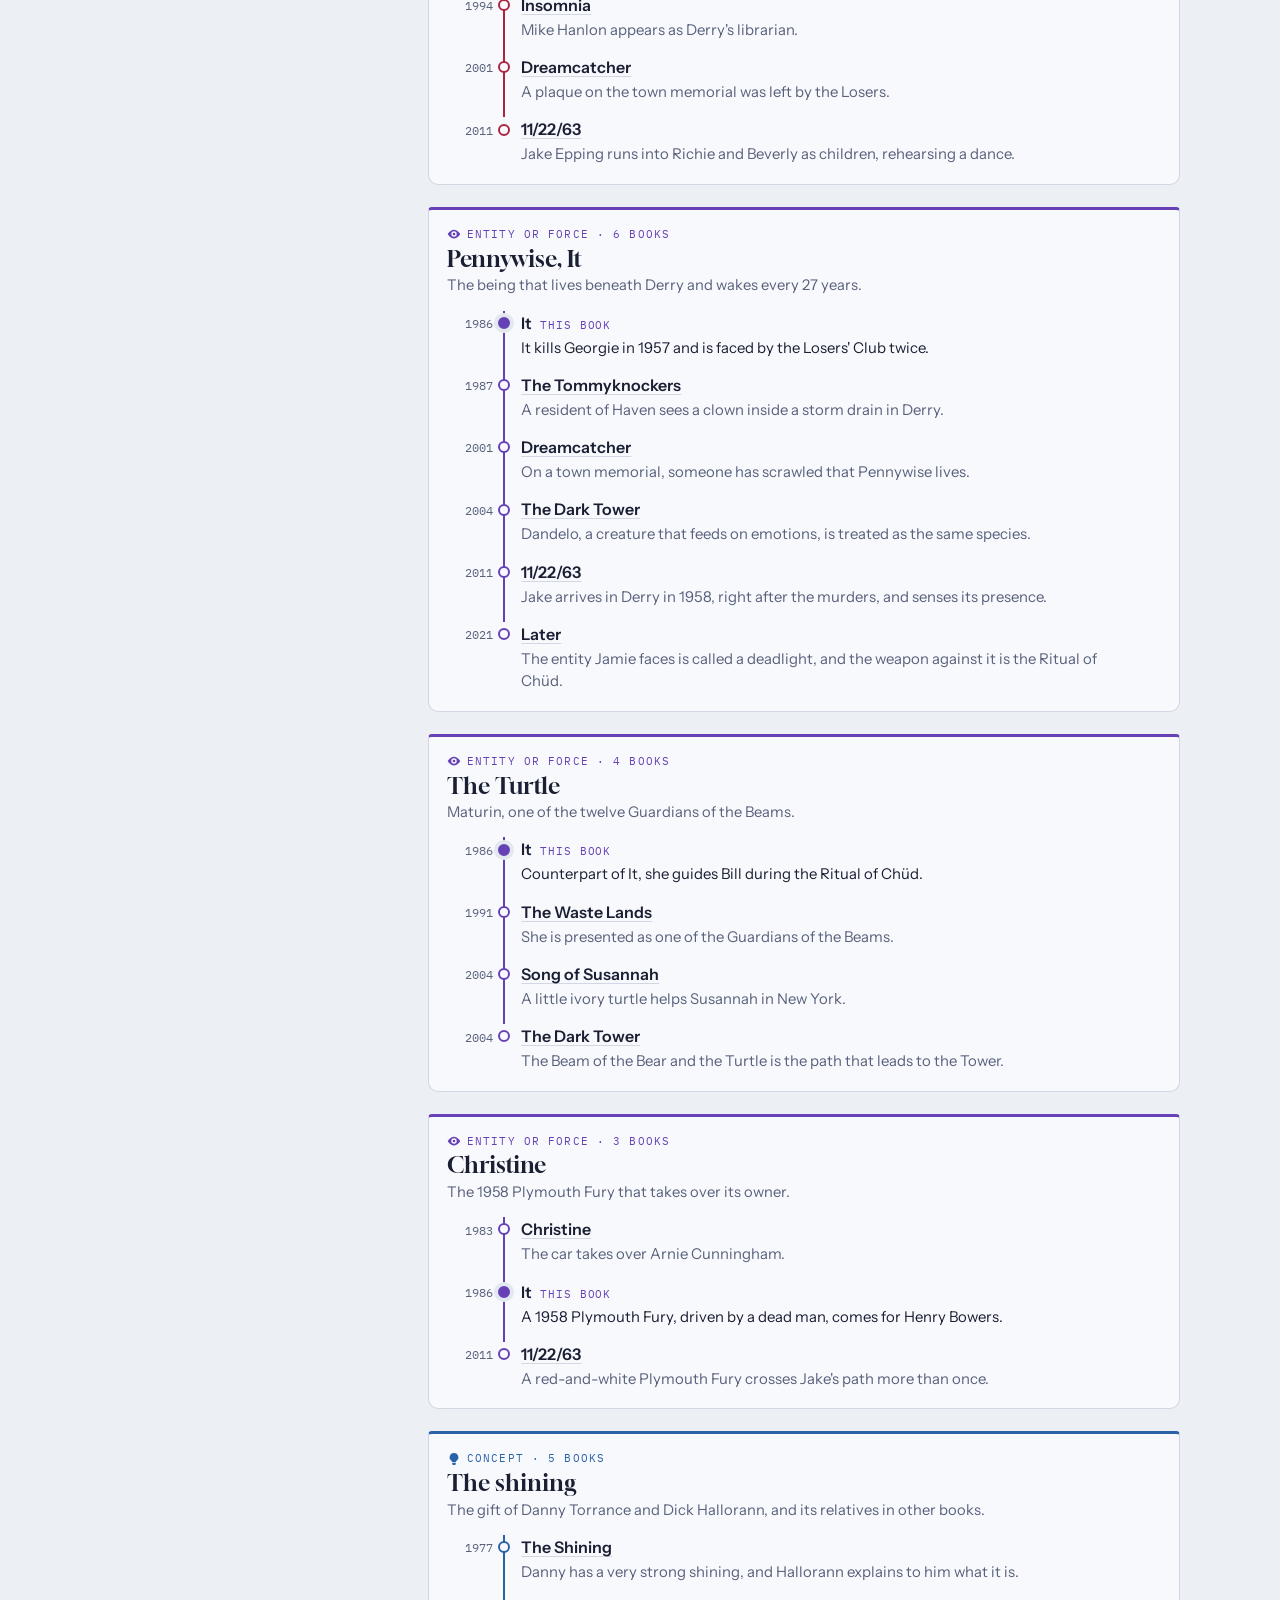
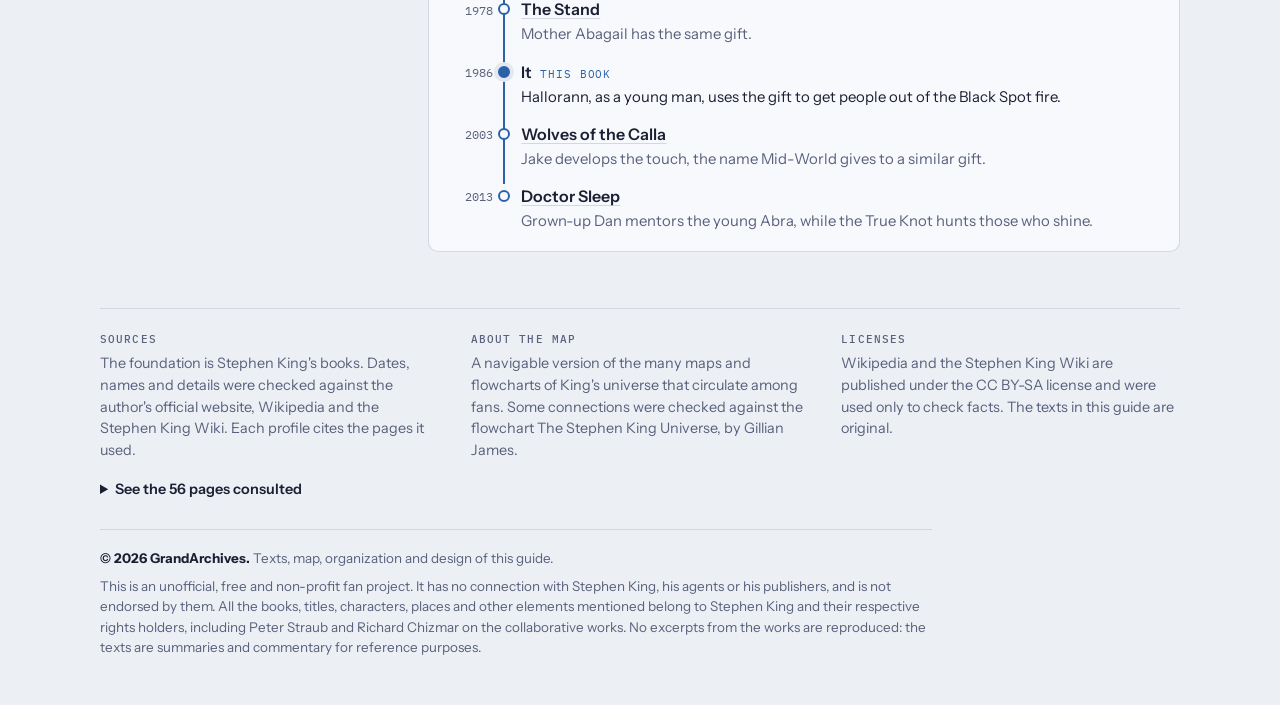
==== commit d7bb61a6: "fix(seo): point canonical, hreflang, og:url and sitemap to grand-archives.github.io The published Pa" ====
--- a/site/en/index.html
+++ b/site/en/index.html
@@ -5,17 +5,17 @@
 <meta name="viewport" content="width=device-width,initial-scale=1,viewport-fit=cover">
 <title>Stephen King Multiverse: connections guide | GrandArchives</title>
 <meta name="description" content="Interactive guide to the connections of Stephen King's multiverse: a navigable map with the Dark Tower at the center, synopses of every book and profiles of characters, places and concepts.">
-<link rel="canonical" href="https://grandarchives.github.io/stephen-king/en/">
+<link rel="canonical" href="https://grand-archives.github.io/stephen-king/en/">
 <meta property="og:type" content="website">
 <meta property="og:site_name" content="GrandArchives">
 <meta property="og:locale" content="en_US">
 <meta property="og:locale:alternate" content="pt_BR">
 <meta property="og:title" content="Stephen King Multiverse: connections guide | GrandArchives">
 <meta property="og:description" content="Interactive guide to the connections of Stephen King's multiverse: a navigable map with the Dark Tower at the center, synopses of every book and profiles of characters, places and concepts.">
-<meta property="og:url" content="https://grandarchives.github.io/stephen-king/en/">
-<link rel="alternate" hreflang="pt-BR" href="https://grandarchives.github.io/stephen-king/">
-<link rel="alternate" hreflang="en" href="https://grandarchives.github.io/stephen-king/en/">
-<link rel="alternate" hreflang="x-default" href="https://grandarchives.github.io/stephen-king/">
+<meta property="og:url" content="https://grand-archives.github.io/stephen-king/en/">
+<link rel="alternate" hreflang="pt-BR" href="https://grand-archives.github.io/stephen-king/">
+<link rel="alternate" hreflang="en" href="https://grand-archives.github.io/stephen-king/en/">
+<link rel="alternate" hreflang="x-default" href="https://grand-archives.github.io/stephen-king/">
 <link rel="icon" href="../assets/icons/favicon.ico" sizes="any">
 <link rel="icon" href="../assets/icons/favicon.svg" type="image/svg+xml">
 <link rel="apple-touch-icon" href="../assets/icons/apple-touch-icon.png">
